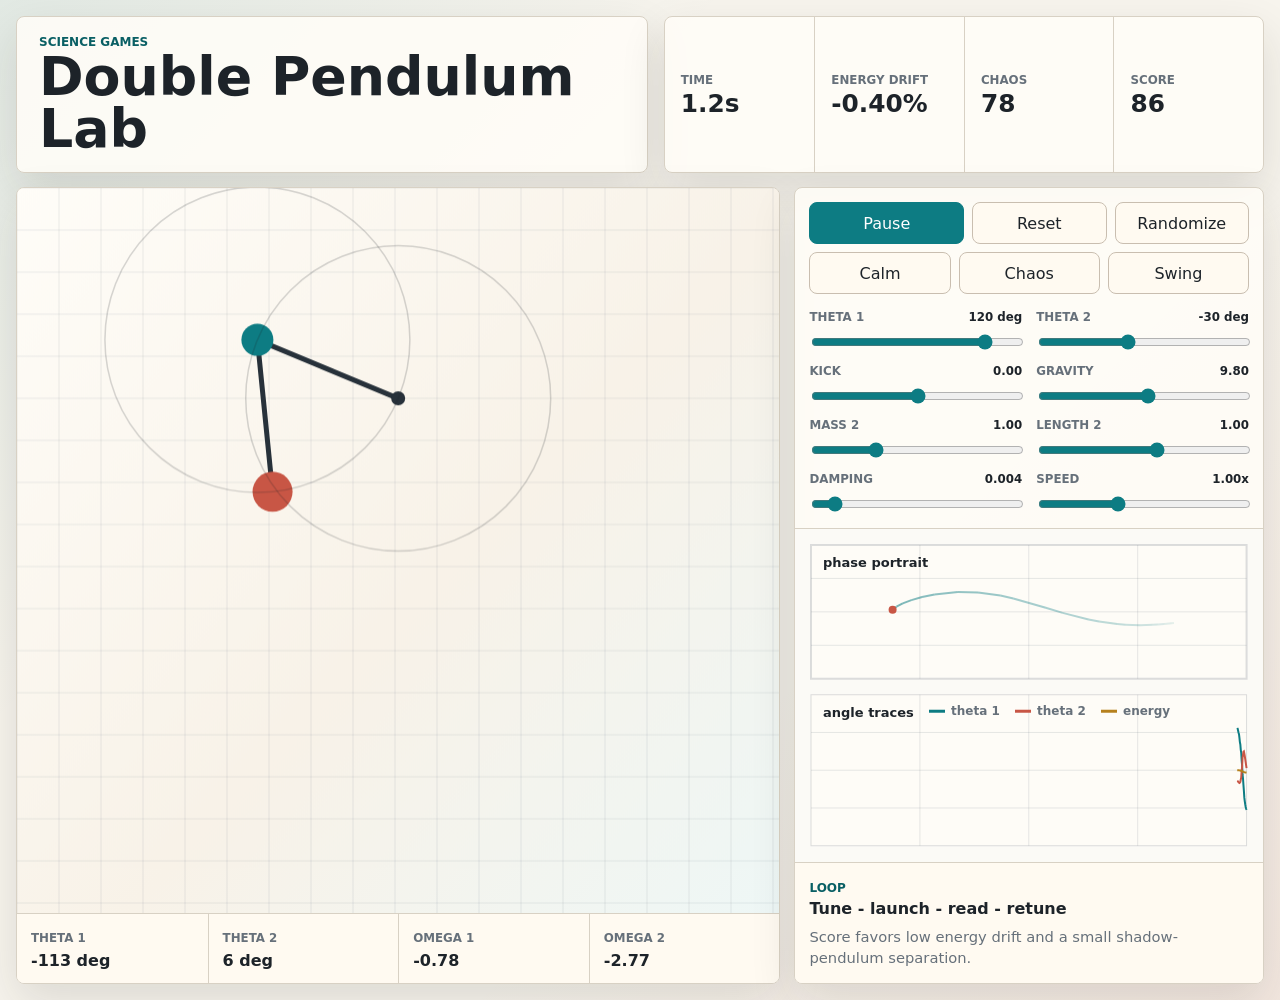
==== double-pendulum-lab/index.html @ 7c57baae "Vibe Double Pendulum" ====
<!doctype html>
<html lang="en">
  <head>
    <meta charset="utf-8">
    <meta name="viewport" content="width=device-width, initial-scale=1">
    <title>Double Pendulum Lab</title>
    <link rel="stylesheet" href="styles.css">
  </head>
  <body>
    <div class="app-shell">
      <header class="topbar">
        <div class="brand-block">
          <p class="eyebrow">science games</p>
          <h1>Double Pendulum Lab</h1>
        </div>
        <div class="readout-strip" aria-live="polite">
          <div class="readout">
            <span>time</span>
            <strong id="timeReadout">0.0s</strong>
          </div>
          <div class="readout">
            <span>energy drift</span>
            <strong id="energyReadout">0.00%</strong>
          </div>
          <div class="readout">
            <span>chaos</span>
            <strong id="chaosReadout">0</strong>
          </div>
          <div class="readout">
            <span>score</span>
            <strong id="scoreReadout">100</strong>
          </div>
        </div>
      </header>

      <main class="workspace">
        <section class="stage-panel" aria-label="Double pendulum animation">
          <canvas id="pendulumCanvas" class="stage-canvas" width="900" height="720"></canvas>
          <div class="state-row">
            <div><span>theta 1</span><strong id="theta1Readout">120 deg</strong></div>
            <div><span>theta 2</span><strong id="theta2Readout">-30 deg</strong></div>
            <div><span>omega 1</span><strong id="omega1Readout">0.00</strong></div>
            <div><span>omega 2</span><strong id="omega2Readout">0.00</strong></div>
          </div>
        </section>

        <aside class="side-panel" aria-label="Simulation controls and plots">
          <section class="control-surface">
            <div class="button-row">
              <button id="toggleButton" class="primary-button" type="button">Pause</button>
              <button id="resetButton" type="button">Reset</button>
              <button id="randomButton" type="button">Randomize</button>
            </div>

            <div class="preset-row" aria-label="Presets">
              <button type="button" data-preset="calm">Calm</button>
              <button type="button" data-preset="chaos">Chaos</button>
              <button type="button" data-preset="swing">Swing</button>
            </div>

            <div class="slider-grid">
              <label>
                <span>theta 1 <output id="theta1Value">120 deg</output></span>
                <input id="theta1Input" type="range" min="-175" max="175" step="1" value="120">
              </label>
              <label>
                <span>theta 2 <output id="theta2Value">-30 deg</output></span>
                <input id="theta2Input" type="range" min="-175" max="175" step="1" value="-30">
              </label>
              <label>
                <span>kick <output id="kickValue">0.00</output></span>
                <input id="kickInput" type="range" min="-4" max="4" step="0.05" value="0">
              </label>
              <label>
                <span>gravity <output id="gravityValue">9.81</output></span>
                <input id="gravityInput" type="range" min="1" max="18" step="0.1" value="9.81">
              </label>
              <label>
                <span>mass 2 <output id="mass2Value">1.00</output></span>
                <input id="mass2Input" type="range" min="0.2" max="3" step="0.05" value="1">
              </label>
              <label>
                <span>length 2 <output id="length2Value">1.00</output></span>
                <input id="length2Input" type="range" min="0.35" max="1.5" step="0.01" value="1">
              </label>
              <label>
                <span>damping <output id="dampingValue">0.004</output></span>
                <input id="dampingInput" type="range" min="0" max="0.05" step="0.001" value="0.004">
              </label>
              <label>
                <span>speed <output id="speedValue">1.00x</output></span>
                <input id="speedInput" type="range" min="0.2" max="2.4" step="0.05" value="1">
              </label>
            </div>
          </section>

          <section class="plot-panel" aria-label="Double pendulum plots">
            <canvas id="plotCanvas" class="plot-canvas" width="760" height="540"></canvas>
          </section>

          <section class="mission-panel" aria-label="Prototype loop">
            <div>
              <span class="mission-label">loop</span>
              <strong>Tune - launch - read - retune</strong>
            </div>
            <p>Score favors low energy drift and a small shadow-pendulum separation.</p>
          </section>
        </aside>
      </main>
    </div>

    <script src="src/simulation.js"></script>
    <script src="src/app.js"></script>
  </body>
</html>
---- double-pendulum-lab/styles.css ----
:root {
  color-scheme: light;
  --paper: #f7f4ed;
  --panel: #fffdf8;
  --ink: #1d2329;
  --muted: #66707a;
  --line: #d8d1c4;
  --accent: #0d7c83;
  --accent-strong: #095f64;
  --coral: #c85645;
  --gold: #b6811d;
  --shadow: 0 18px 46px rgba(36, 31, 24, 0.12);
}

* {
  box-sizing: border-box;
}

html,
body {
  margin: 0;
  min-height: 100%;
}

body {
  background:
    linear-gradient(135deg, rgba(13, 124, 131, 0.09), transparent 32%),
    linear-gradient(315deg, rgba(200, 86, 69, 0.08), transparent 36%),
    var(--paper);
  color: var(--ink);
  font-family: Inter, ui-sans-serif, system-ui, -apple-system, BlinkMacSystemFont, "Segoe UI", sans-serif;
}

button,
input {
  font: inherit;
}

button {
  min-height: 42px;
  border: 1px solid #c9beb0;
  border-radius: 8px;
  background: #fffaf1;
  color: var(--ink);
  cursor: pointer;
  transition: background 140ms ease, border-color 140ms ease, transform 140ms ease;
}

button:hover {
  border-color: #a99a88;
  background: #fff3df;
}

button:active {
  transform: translateY(1px);
}

.primary-button {
  border-color: var(--accent);
  background: var(--accent);
  color: white;
}

.primary-button:hover {
  border-color: var(--accent-strong);
  background: var(--accent-strong);
}

.app-shell {
  width: min(1520px, calc(100vw - 32px));
  min-height: calc(100vh - 32px);
  margin: 16px auto;
  display: flex;
  flex-direction: column;
  gap: 14px;
}

.topbar {
  min-height: 88px;
  display: grid;
  grid-template-columns: minmax(240px, 1fr) minmax(420px, 0.95fr);
  gap: 16px;
  align-items: stretch;
}

.brand-block,
.readout-strip,
.stage-panel,
.side-panel {
  border: 1px solid var(--line);
  border-radius: 8px;
  background: rgba(255, 253, 248, 0.88);
  box-shadow: var(--shadow);
}

.brand-block {
  display: flex;
  flex-direction: column;
  justify-content: center;
  padding: 18px 22px;
}

.eyebrow,
.mission-label {
  margin: 0;
  color: var(--accent-strong);
  font-size: 0.75rem;
  font-weight: 800;
  text-transform: uppercase;
}

h1 {
  margin: 2px 0 0;
  font-size: clamp(2rem, 4.2vw, 4.35rem);
  line-height: 0.96;
  letter-spacing: 0;
}

.readout-strip {
  display: grid;
  grid-template-columns: repeat(4, minmax(0, 1fr));
  overflow: hidden;
}

.readout {
  display: flex;
  flex-direction: column;
  justify-content: center;
  gap: 5px;
  min-width: 0;
  padding: 14px 16px;
  border-left: 1px solid var(--line);
}

.readout:first-child {
  border-left: 0;
}

.readout span,
.state-row span,
label span {
  color: var(--muted);
  font-size: 0.74rem;
  font-weight: 750;
  text-transform: uppercase;
}

.readout strong {
  overflow: hidden;
  color: var(--ink);
  font-size: clamp(1rem, 2vw, 1.55rem);
  line-height: 1;
  text-overflow: ellipsis;
  white-space: nowrap;
}

.workspace {
  display: grid;
  grid-template-columns: minmax(460px, 1.4fr) minmax(360px, 0.86fr);
  gap: 14px;
  min-height: 0;
  flex: 1;
}

.stage-panel {
  min-height: 590px;
  display: grid;
  grid-template-rows: minmax(440px, 1fr) auto;
  overflow: hidden;
}

.stage-canvas,
.plot-canvas {
  display: block;
  width: 100%;
  height: 100%;
}

.state-row {
  display: grid;
  grid-template-columns: repeat(4, minmax(0, 1fr));
  border-top: 1px solid var(--line);
  background: #fffaf1;
}

.state-row div {
  min-width: 0;
  padding: 13px 14px;
  border-left: 1px solid var(--line);
}

.state-row div:first-child {
  border-left: 0;
}

.state-row strong {
  display: block;
  margin-top: 5px;
  overflow: hidden;
  font-size: 1rem;
  text-overflow: ellipsis;
  white-space: nowrap;
}

.side-panel {
  min-height: 590px;
  display: grid;
  grid-template-rows: auto minmax(260px, 1fr) auto;
  overflow: hidden;
}

.control-surface {
  padding: 14px;
  border-bottom: 1px solid var(--line);
}

.button-row,
.preset-row {
  display: grid;
  gap: 8px;
}

.button-row {
  grid-template-columns: 1.15fr 1fr 1fr;
}

.preset-row {
  grid-template-columns: repeat(3, 1fr);
  margin-top: 8px;
}

.slider-grid {
  display: grid;
  grid-template-columns: repeat(2, minmax(0, 1fr));
  gap: 12px 14px;
  margin-top: 16px;
}

label {
  display: grid;
  gap: 8px;
  min-width: 0;
}

label span {
  display: flex;
  justify-content: space-between;
  gap: 8px;
}

output {
  color: var(--ink);
  font-weight: 800;
  text-transform: none;
}

input[type="range"] {
  width: 100%;
  accent-color: var(--accent);
}

.plot-panel {
  min-height: 260px;
  padding: 0;
  background: #fbfaf6;
}

.mission-panel {
  display: grid;
  grid-template-columns: minmax(0, 1fr);
  gap: 8px;
  padding: 14px;
  border-top: 1px solid var(--line);
  background: #fffaf1;
}

.mission-panel strong {
  display: block;
  margin-top: 3px;
  font-size: 1rem;
}

.mission-panel p {
  margin: 0;
  color: var(--muted);
  font-size: 0.92rem;
  line-height: 1.45;
}

@media (max-width: 1020px) {
  .app-shell {
    width: min(100vw - 20px, 920px);
    margin: 10px auto;
  }

  .topbar,
  .workspace {
    grid-template-columns: 1fr;
  }

  .readout-strip {
    min-height: 82px;
  }

  .stage-panel {
    min-height: 520px;
  }

  .side-panel {
    min-height: 680px;
  }
}

@media (max-width: 620px) {
  .app-shell {
    width: min(100vw - 12px, 560px);
    margin: 6px auto;
  }

  .readout-strip,
  .state-row,
  .slider-grid {
    grid-template-columns: repeat(2, minmax(0, 1fr));
  }

  .readout:nth-child(3),
  .state-row div:nth-child(3) {
    border-left: 0;
  }

  .button-row {
    grid-template-columns: 1fr;
  }

  .stage-panel {
    min-height: 480px;
    grid-template-rows: minmax(330px, 1fr) auto;
  }

  h1 {
    font-size: clamp(2rem, 13vw, 3.3rem);
  }
}
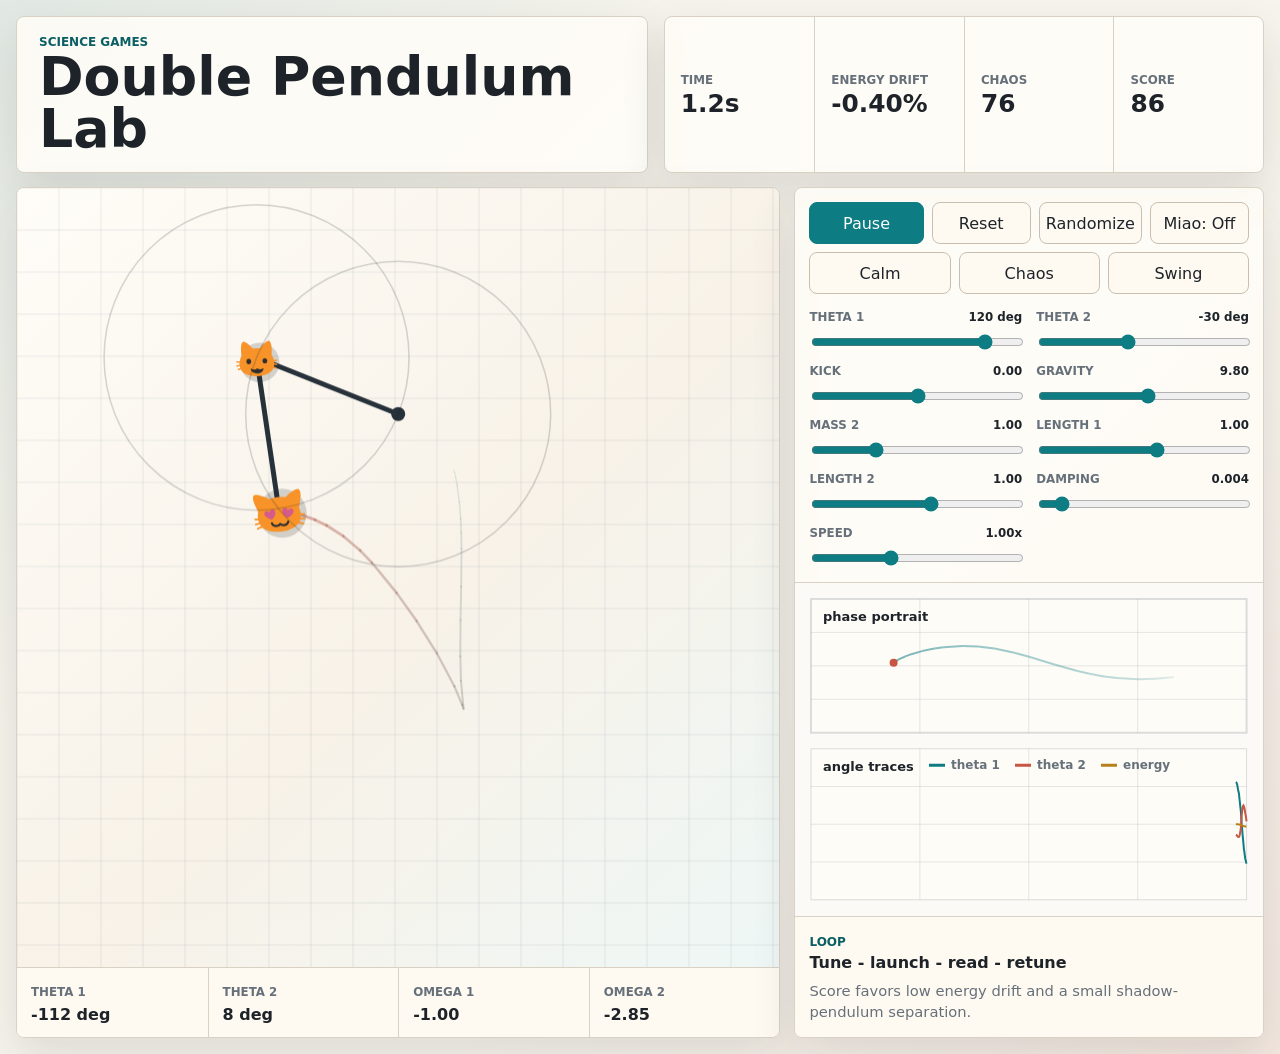
==== commit 82a6be53: "update cat" ====
--- a/double-pendulum-lab/index.html
+++ b/double-pendulum-lab/index.html
@@ -50,6 +50,7 @@
               <button id="toggleButton" class="primary-button" type="button">Pause</button>
               <button id="resetButton" type="button">Reset</button>
               <button id="randomButton" type="button">Randomize</button>
+              <button id="miaoButton" type="button" aria-pressed="false">Miao: Off</button>
             </div>
 
             <div class="preset-row" aria-label="Presets">
@@ -78,6 +79,10 @@
               <label>
                 <span>mass 2 <output id="mass2Value">1.00</output></span>
                 <input id="mass2Input" type="range" min="0.2" max="3" step="0.05" value="1">
+              </label>
+              <label>
+                <span>length 1 <output id="length1Value">1.00</output></span>
+                <input id="length1Input" type="range" min="0.35" max="1.5" step="0.01" value="1">
               </label>
               <label>
                 <span>length 2 <output id="length2Value">1.00</output></span>
@@ -113,4 +118,3 @@
     <script src="src/app.js"></script>
   </body>
 </html>
-
--- a/double-pendulum-lab/styles.css
+++ b/double-pendulum-lab/styles.css
@@ -87,6 +87,7 @@
 .readout-strip,
 .stage-panel,
 .side-panel {
+  min-width: 0;
   border: 1px solid var(--line);
   border-radius: 8px;
   background: rgba(255, 253, 248, 0.88);
@@ -172,7 +173,9 @@
 .stage-canvas,
 .plot-canvas {
   display: block;
+  min-width: 0;
   width: 100%;
+  max-width: 100%;
   height: 100%;
 }
 
@@ -221,7 +224,7 @@
 }
 
 .button-row {
-  grid-template-columns: 1.15fr 1fr 1fr;
+  grid-template-columns: 1.15fr 1fr 1fr 1fr;
 }
 
 .preset-row {
@@ -341,4 +344,3 @@
     font-size: clamp(2rem, 13vw, 3.3rem);
   }
 }
-
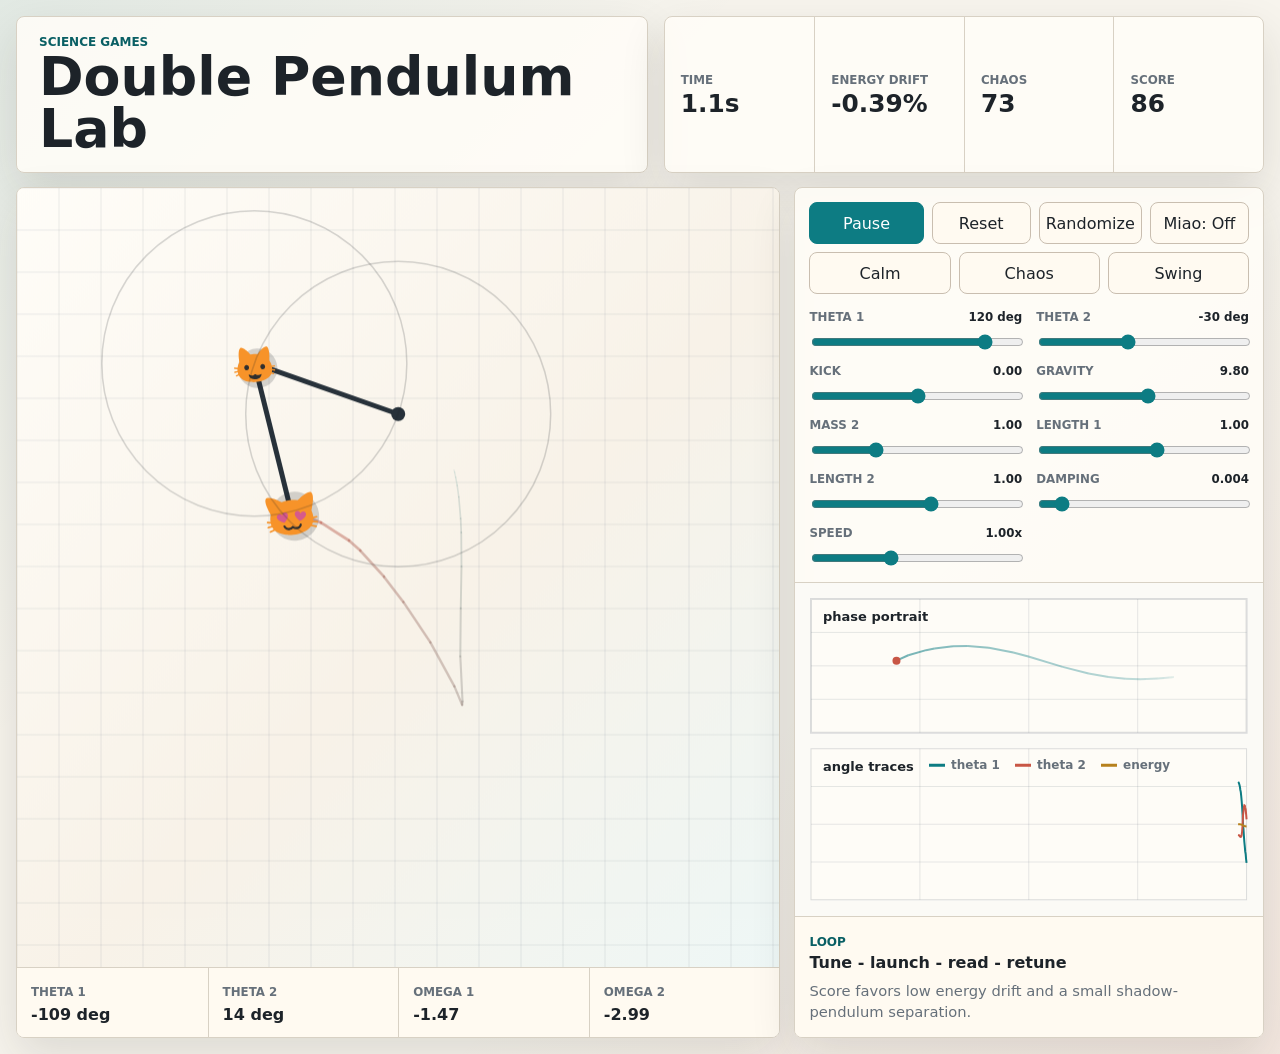
==== commit b3d6dde5: "more adjustement" ====
--- a/double-pendulum-lab/index.html
+++ b/double-pendulum-lab/index.html
@@ -11,7 +11,7 @@
       <header class="topbar">
         <div class="brand-block">
           <p class="eyebrow">science games</p>
-          <h1>Double Pendulum Lab</h1>
+          <h1>Double <span>Pendulum Lab</span></h1>
         </div>
         <div class="readout-strip" aria-live="polite">
           <div class="readout">
--- a/double-pendulum-lab/styles.css
+++ b/double-pendulum-lab/styles.css
@@ -20,6 +20,7 @@
 body {
   margin: 0;
   min-height: 100%;
+  overflow-x: hidden;
 }
 
 body {
@@ -341,6 +342,11 @@
   }
 
   h1 {
-    font-size: clamp(2rem, 13vw, 3.3rem);
-  }
-}
+    font-size: 2.3rem;
+    line-height: 1.04;
+  }
+
+  h1 span {
+    display: block;
+  }
+}
